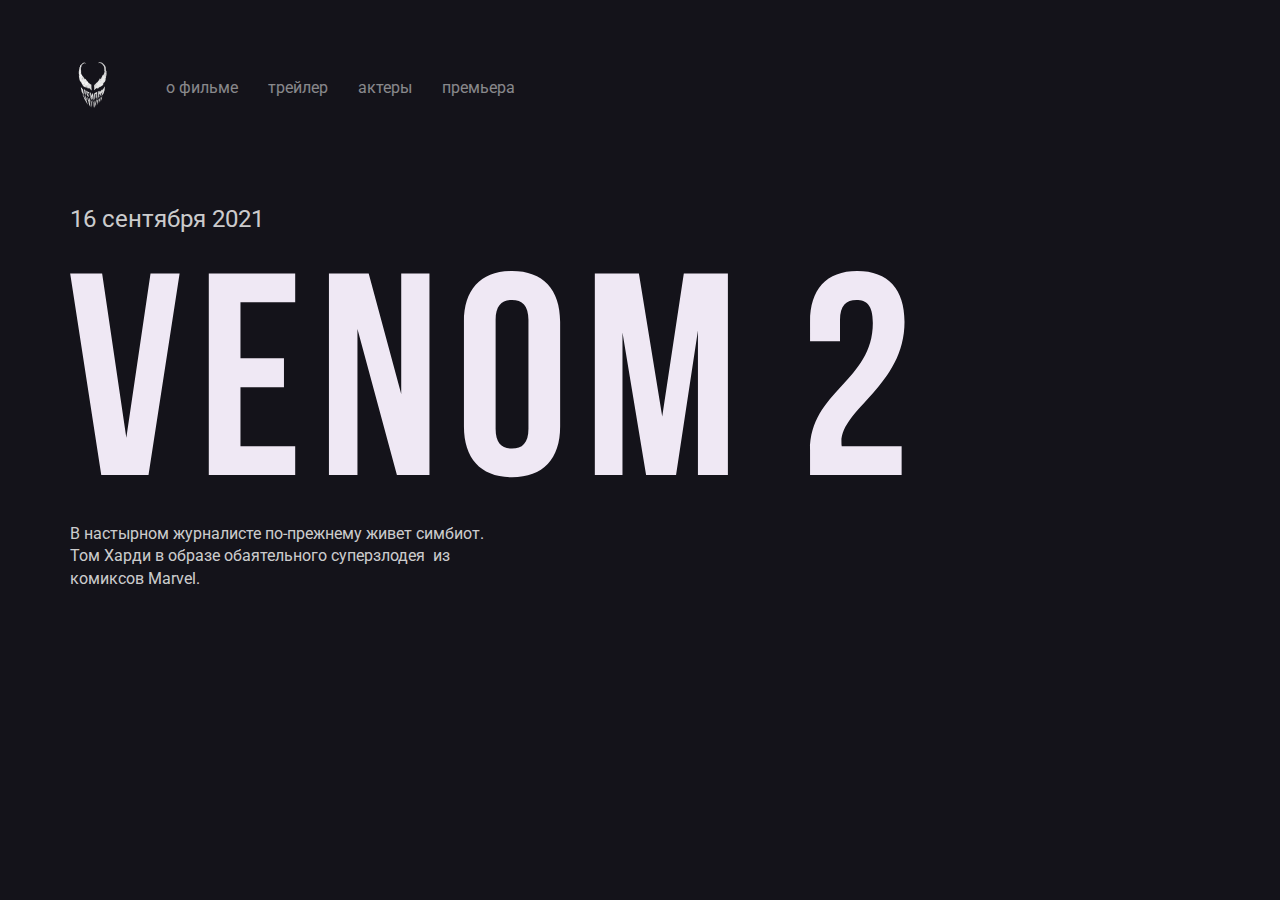
==== index.html @ f49cda09 "создали структуру проекта и сверстали шапку сайта" ====
<!DOCTYPE html>
<html lang="ru">
<head>
  <meta charset="UTF-8">
  <meta http-equiv="X-UA-Compatible" content="IE=edge">
  <meta name="viewport" content="width=device-width, initial-scale=1.0">
  <title>Document</title>
  <link rel="preconnect" href="https://fonts.gstatic.com">
  <link href="https://fonts.googleapis.com/css2?family=Roboto&display=swap" rel="stylesheet">
  <link rel="stylesheet" href="css/normalize.css">
  <link rel="stylesheet" href="css/style.css">
</head>
<body>
  <div class="container">
    <header class="header">
      <a href="/" class="logo-link">
        <img width="46px" height="71px" src="img/logo.png" alt="logo" class="logo-image">
      </a>
      <nav class="nav">
        <ul class="nav-menu">
          <li class="nav-menu-item">
            <a href="about.html" class="nav-menu-link">о фильме</a>
          </li>
          <li class="nav-menu-item">
            <a href="trailer.html" class="nav-menu-link">трейлер</a>
          </li>
          <li class="nav-menu-item">
            <a href="actors.html" class="nav-menu-link">актеры</a>
          </li>
          <li class="nav-menu-item">
            <a href="premier.html" class="nav-menu-link">премьера</a>
          </li>
        </ul>
      </nav>
    </header>
    <div class="film">
      <div class="film-text">
        <span class="film-date">16 сентября 2021</span>
        <img src="img/venom-2.svg" alt="" class="film-logo">
        <p class="film-description">В настырном журналисте по-прежнему живет симбиот.  Том Харди в образе обаятельного суперзлодея  из комиксов Marvel.</p>
      </div>
      <!-- /.hero-text -->
    </div>
    <!-- /.hero -->
  </div>
  <!-- /.container -->
</body>
</html>
---- css/style.css ----
body {
  background-color: #14131a;
  color: #fff;
  font-family: "Roboto", sans-serif;
}
.container {
  max-width: 1140px;
  margin: auto;
}

.header {
  display: flex;
  align-items: center;
  padding-top: 50px;
  margin-bottom: 80px;
}

.logo-link {
  display: inline-block;
  margin-right: 50px;
}

.nav-menu {
  margin: 0;
  padding: 0;
  list-style-type: none;
  display: flex;
}

.nav-menu-item {
  margin-right: 30px;
}

.nav-menu-link {
  text-decoration: none;
  color: rgba(255, 255, 255, 0.5);
}

.film-date {
  display: block;
  font-size: 24px;
  line-height: 28px;
  color: rgba(255, 255, 255, 0.8);
  margin-bottom: 38px;
}

.film-description {
  font-size: 16px;
  line-height: 140%;
  color: rgba(255, 255, 255, 0.8);
  max-width: 423px;
  margin-top: 40px;
}
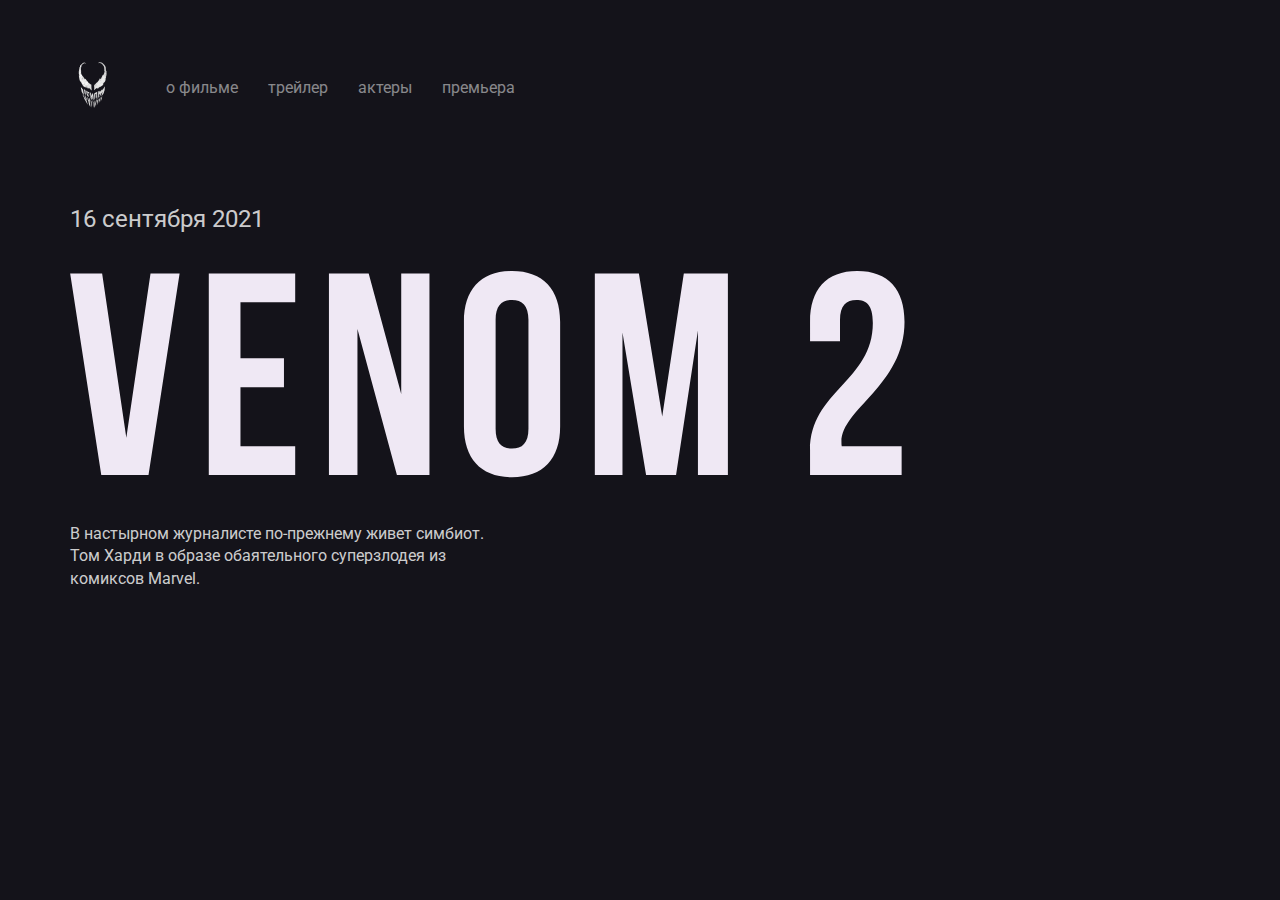
==== commit 60d01dbd: "убрал кракозябры из описания фильма" ====
--- a/index.html
+++ b/index.html
@@ -1,50 +1,48 @@
-<!DOCTYPE html>
-<html lang="ru">
-<head>
-  <meta charset="UTF-8">
-  <meta http-equiv="X-UA-Compatible" content="IE=edge">
-  <meta name="viewport" content="width=device-width, initial-scale=1.0">
-  <title>Document</title>
-  <link rel="preconnect" href="https://fonts.gstatic.com">
-  <link href="https://fonts.googleapis.com/css2?family=Roboto&display=swap" rel="stylesheet">
-  <link rel="stylesheet" href="css/normalize.css">
-  <link rel="stylesheet" href="css/style.css">
-</head>
-<body>
-  <div class="container">
-    <header class="header">
-      <a href="/" class="logo-link">
-        <img width="46px" height="71px" src="img/logo.png" alt="logo" class="logo-image">
-      </a>
-      <nav class="nav">
-        <ul class="nav-menu">
-          <li class="nav-menu-item">
-            <a href="about.html" class="nav-menu-link">о фильме</a>
-          </li>
-          <li class="nav-menu-item">
-            <a href="trailer.html" class="nav-menu-link">трейлер</a>
-          </li>
-          <li class="nav-menu-item">
-            <a href="actors.html" class="nav-menu-link">актеры</a>
-          </li>
-          <li class="nav-menu-item">
-            <a href="premier.html" class="nav-menu-link">премьера</a>
-          </li>
-        </ul>
-      </nav>
-    </header>
-    <div class="film">
-      <div class="film-text">
-        <span class="film-date">16 сентября 2021</span>
-        <img src="img/venom-2.svg" alt="" class="film-logo">
-        <p class="film-description">В настырном журналисте по-прежнему живет симбиот.  -Том Харди в образе обаятельного суперзлодея  -из комиксов Marvel.</p>
-      </div>
-      <!-- /.hero-text -->
-    </div>
-    <!-- /.hero -->
-  </div>
-  <!-- /.container -->
-</body>
+<!DOCTYPE html>
+<html lang="ru">
+<head>
+  <meta charset="UTF-8">
+  <meta http-equiv="X-UA-Compatible" content="IE=edge">
+  <meta name="viewport" content="width=device-width, initial-scale=1.0">
+  <title>Venom 2 - Сайт о фильме</title>
+  <link rel="preconnect" href="https://fonts.gstatic.com">
+  <link href="https://fonts.googleapis.com/css2?family=Roboto&display=swap" rel="stylesheet">
+  <link rel="stylesheet" href="css/normalize.css">
+  <link rel="stylesheet" href="css/style.css">
+</head>
+<body>
+  <div class="container">
+    <header class="header">
+      <a href="/" class="logo-link">
+        <img width="46px" height="71px" src="img/logo.png" alt="logo" class="logo-image">
+      </a>
+      <nav class="nav">
+        <ul class="nav-menu">
+          <li class="nav-menu-item">
+            <a href="about.html" class="nav-menu-link">о фильме</a>
+          </li>
+          <li class="nav-menu-item">
+            <a href="trailer.html" class="nav-menu-link">трейлер</a>
+          </li>
+          <li class="nav-menu-item">
+            <a href="actors.html" class="nav-menu-link">актеры</a>
+          </li>
+          <li class="nav-menu-item">
+            <a href="premier.html" class="nav-menu-link">премьера</a>
+          </li>
+        </ul>
+      </nav>
+    </header>
+    <div class="film">
+      <div class="film-text">
+        <span class="film-date">16 сентября 2021</span>
+        <img src="img/venom-2.svg" alt="" class="film-logo">
+        <p class="film-description">В настырном журналисте по-прежнему живет симбиот. Том Харди в образе обаятельного суперзлодея из комиксов Marvel.</p>
+      </div>
+      <!-- /.hero-text -->
+    </div>
+    <!-- /.hero -->
+  </div>
+  <!-- /.container -->
+</body>
 </html>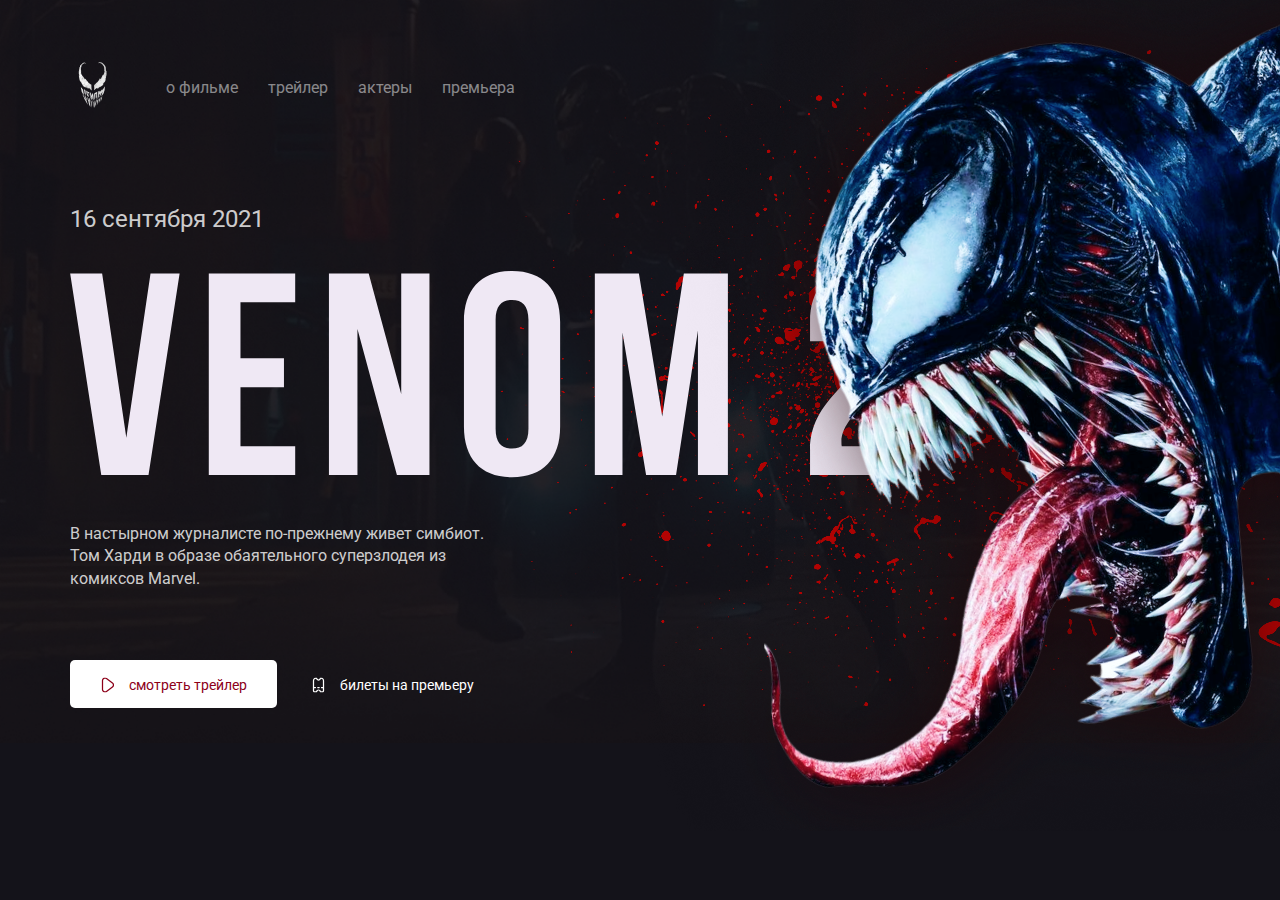
==== commit 0a3175bd: "сверстали главную страницу, добавили изображения" ====
--- a/index.html
+++ b/index.html
@@ -10,7 +10,7 @@
   <link rel="stylesheet" href="css/normalize.css">
   <link rel="stylesheet" href="css/style.css">
 </head>
-<body>
+<body class="blood">
   <div class="container">
     <header class="header">
       <a href="/" class="logo-link">
@@ -36,12 +36,24 @@
     <div class="film">
       <div class="film-text">
         <span class="film-date">16 сентября 2021</span>
-        <img src="img/venom-2.svg" alt="" class="film-logo">
+        <img src="img/venom-2.svg" alt="image: logo" class="film-logo">
         <p class="film-description">В настырном журналисте по-прежнему живет симбиот. Том Харди в образе обаятельного суперзлодея из комиксов Marvel.</p>
       </div>
-      <!-- /.hero-text -->
+      <!-- /.film-description -->
+      <div class="button-group">
+        <button class="button button-primary">
+          <img width="15" src="img/play.svg" alt="icon: play" class="button-icon">
+          <span class="button-text">смотреть трейлер</span>
+        </button>
+        <a href="trailer.html" class="button button-link">
+          <img width="15" src="img/ticket.svg" alt="icon: ticket" class="button-icon">
+          <span class="button-text">билеты на премьеру</span>
+        </a>
+      </div>
+      <!-- /.button-group -->
+      <img src="img/venom.png" alt="image:venom" class="venom">
     </div>
-    <!-- /.hero -->
+    <!-- /.film -->
   </div>
   <!-- /.container -->
 </body>
--- a/css/style.css
+++ b/css/style.css
@@ -1,53 +1,94 @@
-body {
-  background-color: #14131a;
-  color: #fff;
-  font-family: "Roboto", sans-serif;
-}
-.container {
-  max-width: 1140px;
-  margin: auto;
-}
-
-.header {
-  display: flex;
-  align-items: center;
-  padding-top: 50px;
-  margin-bottom: 80px;
-}
-
-.logo-link {
-  display: inline-block;
-  margin-right: 50px;
-}
-
-.nav-menu {
-  margin: 0;
-  padding: 0;
-  list-style-type: none;
-  display: flex;
-}
-
-.nav-menu-item {
-  margin-right: 30px;
-}
-
-.nav-menu-link {
-  text-decoration: none;
-  color: rgba(255, 255, 255, 0.5);
-}
-
-.film-date {
-  display: block;
-  font-size: 24px;
-  line-height: 28px;
-  color: rgba(255, 255, 255, 0.8);
-  margin-bottom: 38px;
-}
-
-.film-description {
-  font-size: 16px;
-  line-height: 140%;
-  color: rgba(255, 255, 255, 0.8);
-  max-width: 423px;
-  margin-top: 40px;
-}
+body {
+  color: #fff;
+  font-family: "Roboto", sans-serif;
+}
+.container {
+  max-width: 1140px;
+  margin: auto;
+}
+
+.header {
+  display: flex;
+  align-items: center;
+  padding-top: 50px;
+  margin-bottom: 80px;
+}
+
+.logo-link {
+  display: inline-block;
+  margin-right: 50px;
+}
+
+.nav-menu {
+  margin: 0;
+  padding: 0;
+  list-style-type: none;
+  display: flex;
+}
+
+.nav-menu-item {
+  margin-right: 30px;
+}
+
+.nav-menu-link {
+  text-decoration: none;
+  color: rgba(255, 255, 255, 0.5);
+}
+
+.film-date {
+  display: block;
+  font-size: 24px;
+  line-height: 28px;
+  color: rgba(255, 255, 255, 0.8);
+  margin-bottom: 38px;
+}
+
+.film-description {
+  font-size: 16px;
+  line-height: 140%;
+  color: rgba(255, 255, 255, 0.8);
+  max-width: 423px;
+  margin-top: 40px;
+}
+
+.button-group {
+  margin-top: 70px;
+}
+
+.button {
+  padding: 15px 30px;
+  border: none;
+  border-radius: 5px;
+  text-decoration: none;
+  cursor: pointer;
+}
+
+.button-text, .button-icon {
+  display: inline-block;
+  vertical-align: middle;
+}
+
+.button-text {
+  font-size: 14px;
+  line-height: 16px;
+  margin-left: 10px;
+}
+
+.button-primary {
+  color: #8D0019;
+  background-color: #fff;
+}
+
+.button-link {
+  color: #fff;
+}
+
+.venom {
+  position: absolute;
+  top: 0;
+  right: 0;
+}
+
+.blood {
+  background: url(../img/blood.png) no-repeat top right, #14131a url(../img/background.png) no-repeat center center / 100%;
+}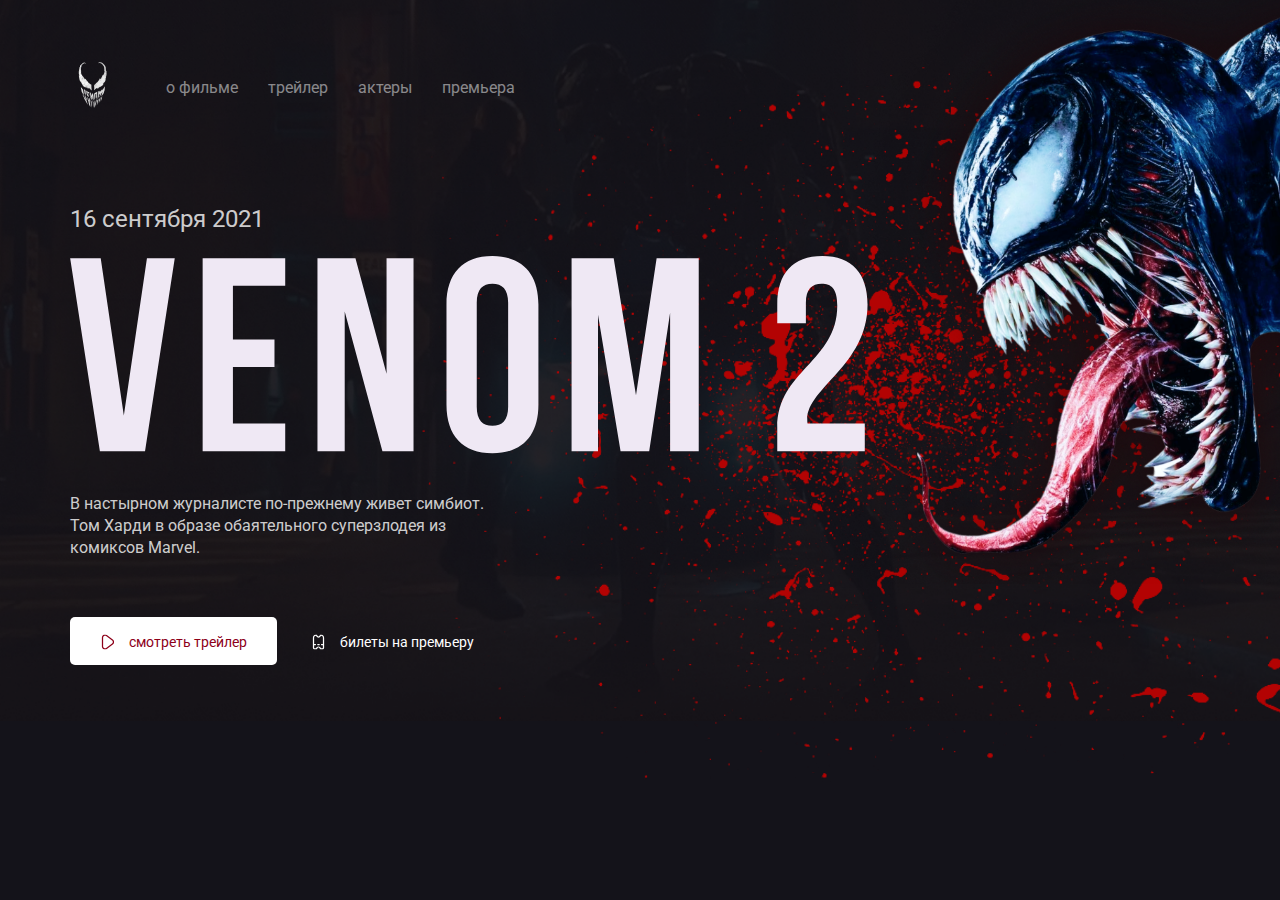
==== commit b607230b: "частично сделан адаптив почти доделано бургер меню" ====
--- a/index.html
+++ b/index.html
@@ -4,7 +4,7 @@
   <meta charset="UTF-8">
   <meta http-equiv="X-UA-Compatible" content="IE=edge">
   <meta name="viewport" content="width=device-width, initial-scale=1.0">
-  <title>Venom 2 - Сайт о фильме</title>
+  <title>Главная - Venom 2</title>
   <link rel="preconnect" href="https://fonts.gstatic.com">
   <link href="https://fonts.googleapis.com/css2?family=Roboto&display=swap" rel="stylesheet">
   <link rel="stylesheet" href="css/normalize.css">
@@ -17,6 +17,10 @@
         <img width="46px" height="71px" src="img/logo.png" alt="logo" class="logo-image">
       </a>
       <nav class="nav">
+        <button class="menu-button" id="menu-btn">
+          <span class="menu-button-text">меню</span>
+          <img src="img/menu.svg" alt="icon: burger-menu" class="menu-button-icon">
+        </button>
         <ul class="nav-menu">
           <li class="nav-menu-item">
             <a href="about.html" class="nav-menu-link">о фильме</a>
@@ -51,10 +55,31 @@
         </a>
       </div>
       <!-- /.button-group -->
-      <img src="img/venom.png" alt="image:venom" class="venom">
     </div>
     <!-- /.film -->
   </div>
   <!-- /.container -->
+  <img src="img/venom.png" alt="image:venom" class="venom">
+  <div class="menu-popup" id="menu-pop">
+    <ul class="menu-popup-list">
+      <li class="menu-popup-list-item">о фильме</li>
+      <li class="menu-popup-list-item">трейлер</li>
+      <li class="menu-popup-list-item">актеры</li>
+      <li class="menu-popup-list-item">премьера</li>
+    </ul>
+    <button class="menu-popup-hidden" id="menu-popup-hidden">
+      <span class="menu-popup-hidden-text">закрыть</span>
+      <img src="img/close-icon.svg" alt="icon: close" class="menu-popup-hidden-close-icon">
+    </button>
+  </div>
 </body>
+
+  <script>
+    document.getElementById('menu-btn').onclick = function () {
+      document.getElementById('menu-pop').classList.add('menu-popup_active');
+    }
+    document.getElementById('menu-popup-hidden').onclick = function () {
+        document.getElementById('menu-pop').classList.remove('menu-popup_active');
+      }
+  </script>
 </html>--- a/css/style.css
+++ b/css/style.css
@@ -1,10 +1,24 @@
 body {
+  background-color: #14131a;
   color: #fff;
   font-family: "Roboto", sans-serif;
 }
 .container {
   max-width: 1140px;
+  width: 90%;
   margin: auto;
+}
+
+.img {
+  max-width: 100%;
+}
+
+.venom {
+  position: absolute;
+  top: 0;
+  right: 0;
+  max-width: 728px;
+  width: 40%;
 }
 
 .header {
@@ -40,19 +54,23 @@
   font-size: 24px;
   line-height: 28px;
   color: rgba(255, 255, 255, 0.8);
-  margin-bottom: 38px;
+  margin-bottom: 2%;
+}
+
+.film-logo {
+  max-width: 70%;
 }
 
 .film-description {
-  font-size: 16px;
+  font-size: 16;
   line-height: 140%;
   color: rgba(255, 255, 255, 0.8);
   max-width: 423px;
-  margin-top: 40px;
+  margin-top: 3%;
 }
 
 .button-group {
-  margin-top: 70px;
+  margin-top: 5%;
 }
 
 .button {
@@ -63,7 +81,8 @@
   cursor: pointer;
 }
 
-.button-text, .button-icon {
+.button-text,
+.button-icon {
   display: inline-block;
   vertical-align: middle;
 }
@@ -75,7 +94,7 @@
 }
 
 .button-primary {
-  color: #8D0019;
+  color: #8d0019;
   background-color: #fff;
 }
 
@@ -83,12 +102,214 @@
   color: #fff;
 }
 
-.venom {
+.blood {
+  background: url(../img/blood.png) no-repeat top right / 70%,
+    #14131a url(../img/background.png) no-repeat center center / 100%;
+}
+
+.primary-bg {
+  background: #14131a url(../img/background.png) no-repeat center center / 100%;
+}
+
+.content {
+  display: flex;
+}
+
+.col {
+  flex-basis: 50%;
+}
+
+.content-title {
+  font-size: 36px;
+  line-height: 42px;
+  color: rgba(255, 255, 255, 0.8);
+  margin-bottom: 20px;
+}
+
+.content-subtitle {
+  font-size: 16px;
+  line-height: 140%;
+  color: rgba(255, 255, 255, 0.8);
+  margin-bottom: 5px;
+  margin-top: 0;
+}
+
+.content-text {
+  font-size: 16px;
+  line-height: 140%;
+  color: rgba(255, 255, 255, 0.8);
+  max-width: 423px;
+  margin-bottom: 30px;
+}
+
+.content .list {
+  list-style: none;
+  padding: 0;
+}
+
+.list-item {
+  line-height: 1.5;
+}
+
+.column-2 {
+  column-count: 2;
+  column-gap: 20px;
+  max-width: 320px;
+}
+
+.content .trailer {
+  width: 356px;
+  height: 205px;
+  background: url(../img/trailer-cover.jpg) no-repeat center / contain;
+  border-radius: 5px;
+  display: flex;
+  justify-content: center;
+  align-items: center;
+  margin-top: 33px;
+}
+
+.trailer .play {
+  width: 45px;
+  height: 45px;
+  border-radius: 50%;
+  border: none;
+  cursor: pointer;
+}
+
+.trailer .play-icon {
+  transform: translate(1px, 2px);
+}
+
+.poster-wrapper {
+  display: flex;
+  align-items: start;
+}
+
+.poster {
+  width: 362px;
+  height: 543px;
+  margin-right: 30px;
+  border-radius: 5px;
+}
+
+.poster-wrapper .content-title {
+  margin-bottom: 5px;
+}
+
+.poster-wrapper .list {
+  margin: 0;
+  margin-bottom: 20px;
+}
+
+.menu-button {
+  display: none;
+}
+
+.menu-popup {
+  display: none;
+}
+
+.menu-popup_active {
+  display: flex;
+  justify-content: center;
+  align-items: center;
   position: absolute;
   top: 0;
-  right: 0;
-}
-
-.blood {
-  background: url(../img/blood.png) no-repeat top right, #14131a url(../img/background.png) no-repeat center center / 100%;
-}+  z-index: 999;
+  width: 100%;
+  min-height: 100%;
+  max-height: 100%;
+  background-color: #fff;
+  color: #14131a;
+}
+
+.menu-popup-hidden {
+  position: absolute;
+  display: flex;
+  justify-content: center;
+  align-items: center;
+  top: 10%;
+  right: 1%;
+  border: none;
+  background-color: #fff;
+  cursor: pointer;
+}
+
+.menu-popup-hidden-text {
+  margin-right: 15%;
+  font-size: 14px;
+  line-height: 16px;
+}
+
+.menu-popup-list {
+  font-size: 14px;
+  line-height: 16px;
+  color: #14131a;
+  list-style-type: none;
+}
+
+.menu-popup-list li {
+  margin-bottom: 15px;
+}
+
+@media (max-width: 1024px) {
+  .content {
+    flex-direction: column;
+    margin-bottom: 5%;
+  }
+  .col {
+    margin-bottom: 5%;
+  }
+}
+
+@media (max-width: 768px) {
+  .blood {
+    background: #14131a;
+  }
+  .venom {
+    top: 20%;
+  }
+  .header {
+    margin-bottom: 4%;
+  }
+  .film {
+    margin-top: 20%;
+  }
+}
+
+@media (max-width: 576px) {
+  .nav {
+    margin-left: auto;
+  }
+  .nav-menu {
+    display: none;
+  }
+  .menu-button {
+    display: flex;
+    align-items: center;
+    justify-content: center;
+    padding: 10px;
+    border: none;
+    background-color: #14131a;
+    cursor: pointer;
+    color: #fff;
+  }
+  .menu-button-text {
+    margin-right: 10px;
+  }
+  .button-group {
+    display: flex;
+    justify-content: center;
+    align-items: center;
+    flex-direction: column;
+  }
+  .film-text {
+    text-align: center;
+  }
+  .poster-wrapper {
+    flex-direction: column;
+  }
+  .poster {
+    margin-bottom: 4%;
+  }
+}
